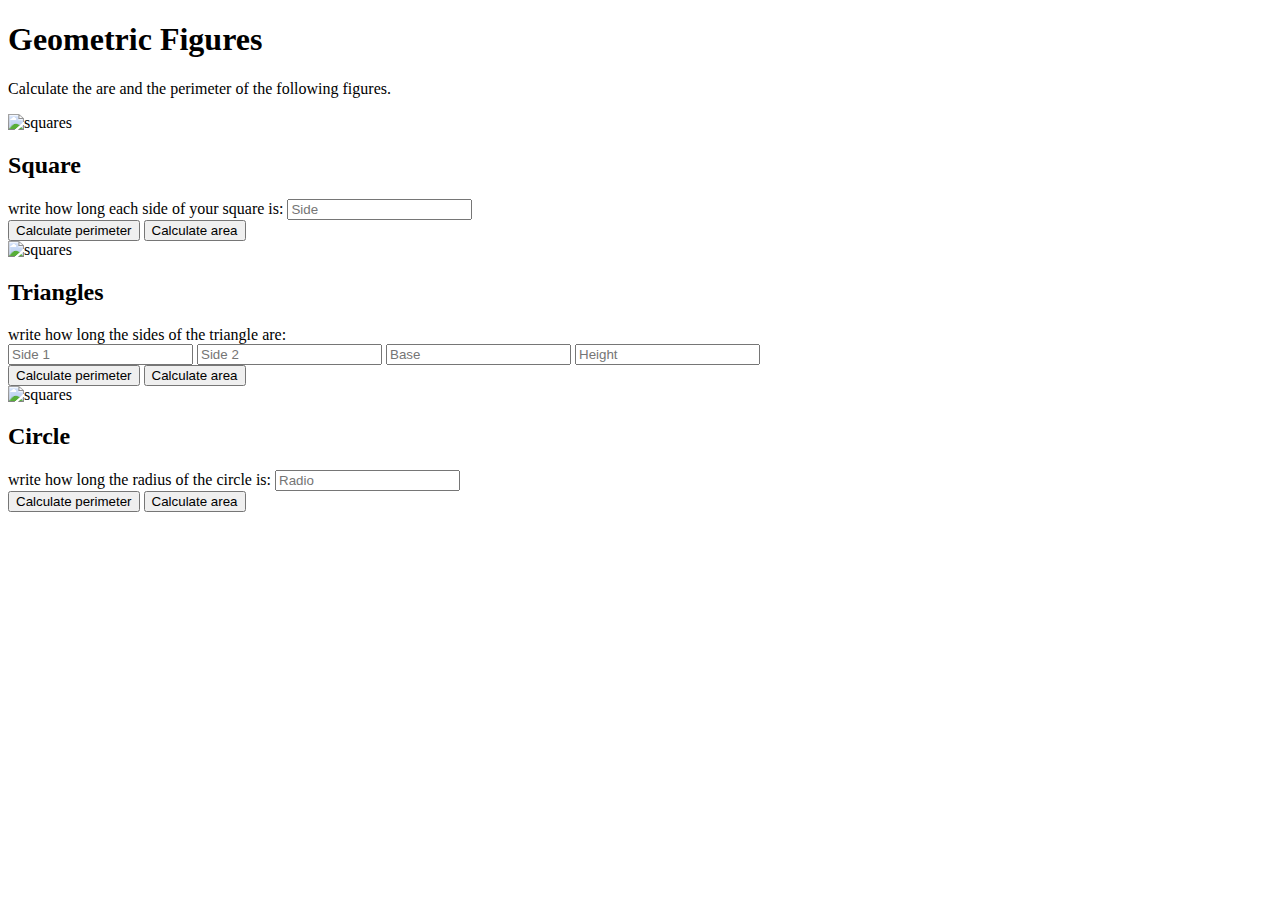
==== Workshop 3 - mean, median and mode/index.html @ c570e11e "add Workshop 3" ====
<!DOCTYPE html>
<html lang="en">

<head>
  <meta charset="UTF-8">
  <meta http-equiv="X-UA-Compatible" content="IE=edge">
  <meta name="viewport" content="width=device-width, initial-scale=1.0">
  <title>Geometric Figures</title>
  <link rel="stylesheet" href="style.css">
</head>

<body>

  <header>
    <h1>
      Geometric Figures
    </h1>
    <p>Calculate the are and the perimeter of the following figures.</p>
  </header>

  <section class="container">
    <section>

      <div class="icon-container">
        <img class="icon" src="./icons/four-squares-100.png" alt="squares">
      </div>

      <h2>Square</h2>

      <form action="">

        <label for="InputSquare">
          write how long each side of your square is:
        </label>
        <input type="number" id="InputSquare" placeholder="Side">

        <div class="button-container">
          <button type="button" onclick="calculatePerimeterSquare();">
            Calculate perimeter
          </button>
          <button type="button" onclick="calculateAreaSquare();">
            Calculate area
          </button>
        </div>

      </form>
    </section>

    <section>

      <div class="icon-container">
        <img class="icon" src="./icons/three-triangles-90.png" alt="squares">
      </div>

      <h2>Triangles</h2>

      <form action="">

        <label for="InputTriangle">
          write how long the sides of the triangle are:
        </label>

        <div class="input-container" id="InputTriangle" >
          <input type="number" id="InputTriangleSide1" placeholder="Side 1">
          <input type="number" id="InputTriangleSide2" placeholder="Side 2">
          <input type="number" id="InputTriangleBase" placeholder="Base">
          <input type="number" id="InputTriangleHeight" placeholder="Height">
        </div>

        <div class="button-container">
          <button type="button" onclick="calculatePerimeterTriangle();">
            Calculate perimeter
          </button>
          <button type="button" onclick="calculateAreaTriangle();">
            Calculate area
          </button>
        </div>

      </form>
    </section>

    <section>

      <div class="icon-container">
        <img class="icon" src="./icons/unity-symbol-90.png" alt="squares">
      </div>

      <h2>Circle</h2>

      <form action="">

        <label for="InputCircle">
          write how long the radius of the circle is:
        </label>
        <input type="number" id="InputCircle" placeholder="Radio" >

        <div class="button-container">
          <button type="button" onclick="calculatePerimeterCircle();">
            Calculate perimeter
          </button>
          <button type="button" onclick="calculateAreaCircle();">
            Calculate area
          </button>
        </div>

      </form>
    </section>

  </section>


  <script src="./figures.js"></script>
</body>

</html>
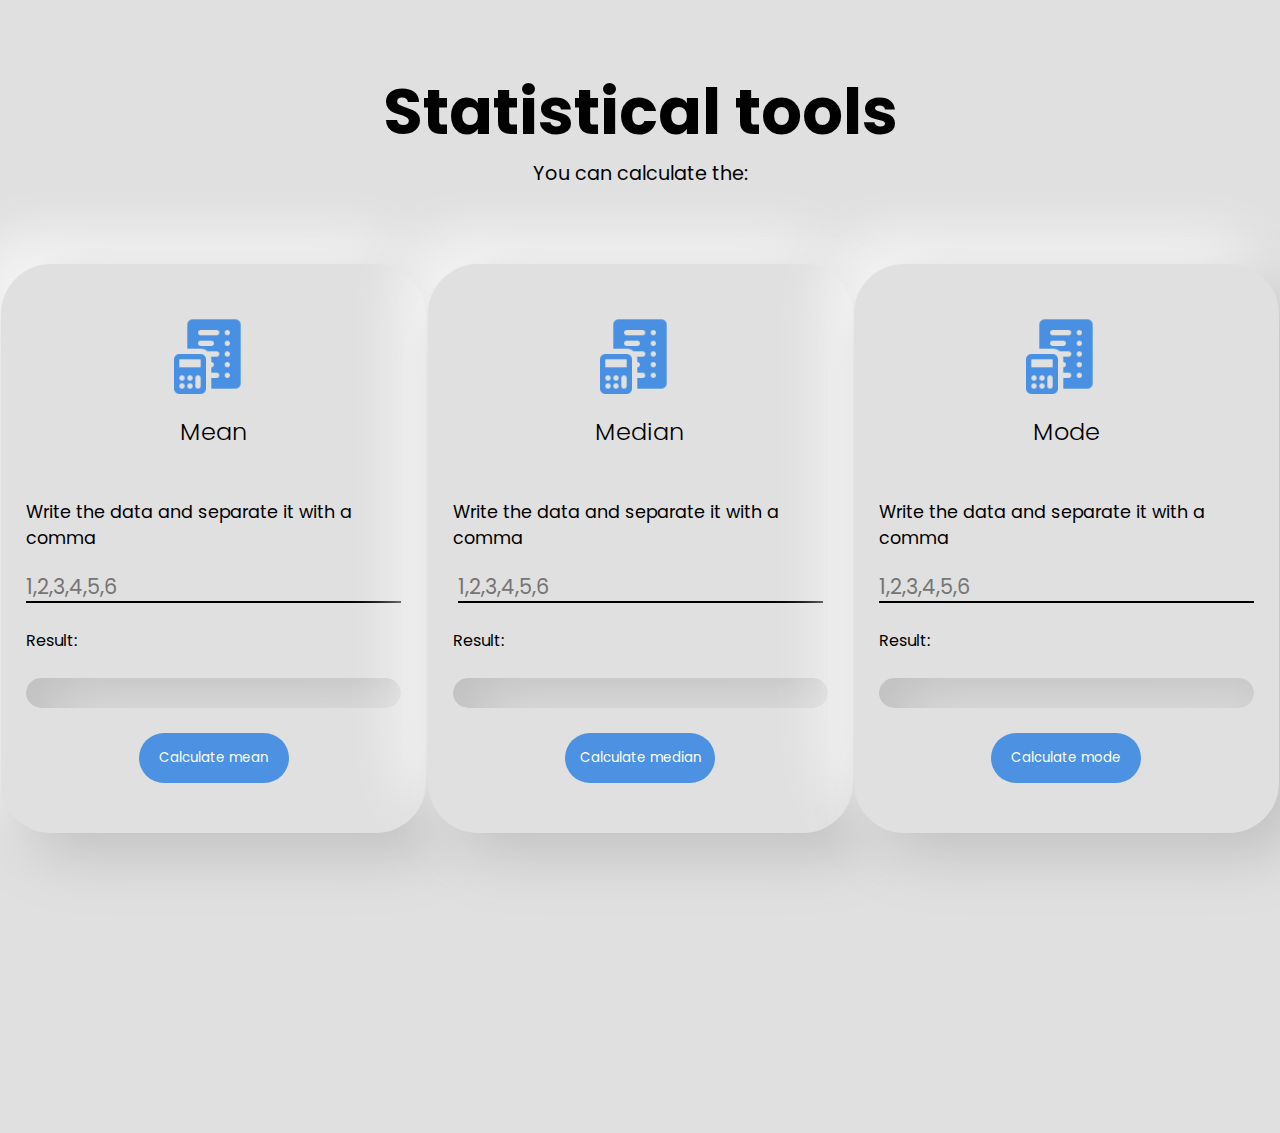
==== commit 2d36805a: "Add styles to Workshop 3" ====
--- a/Workshop 3 - mean, median and mode/index.html
+++ b/Workshop 3 - mean, median and mode/index.html
@@ -5,41 +5,41 @@
   <meta charset="UTF-8">
   <meta http-equiv="X-UA-Compatible" content="IE=edge">
   <meta name="viewport" content="width=device-width, initial-scale=1.0">
-  <title>Geometric Figures</title>
-  <link rel="stylesheet" href="style.css">
+  <title>Statistical Tools</title>
+  <link rel="stylesheet" href="../Workshop 1 - Geometric Figures/style.css">
 </head>
 
 <body>
 
   <header>
     <h1>
-      Geometric Figures
+      Statistical tools
     </h1>
-    <p>Calculate the are and the perimeter of the following figures.</p>
+    <p>You can calculate the:</p>
   </header>
 
   <section class="container">
     <section>
 
       <div class="icon-container">
-        <img class="icon" src="./icons/four-squares-100.png" alt="squares">
+        <img class="icon" src="./icons/estimates-90.png" alt="estimates">
       </div>
 
-      <h2>Square</h2>
+      <h2>Mean</h2>
 
       <form action="">
 
-        <label for="InputSquare">
-          write how long each side of your square is:
+        <label for="InputMean">
+          Write the data and separate it with a comma
         </label>
-        <input type="number" id="InputSquare" placeholder="Side">
+        <input type="text" id="InputMean" placeholder="1,2,3,4,5,6">
+
+        <p>Result:</p>
+        <p class="Result-dato-p" id="ResultPriceMean"></p>
 
         <div class="button-container">
-          <button type="button" onclick="calculatePerimeterSquare();">
-            Calculate perimeter
-          </button>
-          <button type="button" onclick="calculateAreaSquare();">
-            Calculate area
+          <button type="button" onclick="CalculateValueMean();">
+            Calculate mean
           </button>
         </div>
 
@@ -49,30 +49,27 @@
     <section>
 
       <div class="icon-container">
-        <img class="icon" src="./icons/three-triangles-90.png" alt="squares">
+        <img class="icon" src="./icons/estimates-90.png" alt="estimates">
       </div>
 
-      <h2>Triangles</h2>
+      <h2>Median</h2>
 
       <form action="">
 
-        <label for="InputTriangle">
-          write how long the sides of the triangle are:
+        <label for="InputMediana">
+          Write the data and separate it with a comma
         </label>
 
-        <div class="input-container" id="InputTriangle" >
-          <input type="number" id="InputTriangleSide1" placeholder="Side 1">
-          <input type="number" id="InputTriangleSide2" placeholder="Side 2">
-          <input type="number" id="InputTriangleBase" placeholder="Base">
-          <input type="number" id="InputTriangleHeight" placeholder="Height">
+        <div class="input-container" id="InputTriangle">
+          <input type="text" id="InputMediana" placeholder="1,2,3,4,5,6">
         </div>
 
+        <p>Result:</p>
+        <p class="Result-dato-p" id="ResultMediana"></p>
+
         <div class="button-container">
-          <button type="button" onclick="calculatePerimeterTriangle();">
-            Calculate perimeter
-          </button>
-          <button type="button" onclick="calculateAreaTriangle();">
-            Calculate area
+          <button type="button" onclick="CalculateValueMediana();">
+            Calculate median
           </button>
         </div>
 
@@ -82,25 +79,26 @@
     <section>
 
       <div class="icon-container">
-        <img class="icon" src="./icons/unity-symbol-90.png" alt="squares">
+        <img class="icon" src="./icons/estimates-90.png" alt="estimates">
       </div>
 
-      <h2>Circle</h2>
+      <h2>Mode</h2>
 
       <form action="">
 
-        <label for="InputCircle">
-          write how long the radius of the circle is:
+        <label for="InputModa">
+          Write the data and separate it with a comma
         </label>
-        <input type="number" id="InputCircle" placeholder="Radio" >
+        <input type="text" id="InputModa" placeholder="1,2,3,4,5,6">
+
+        <p>Result:</p>
+        <p class="Result-dato-p" id="ResultModa"></p>
 
         <div class="button-container">
-          <button type="button" onclick="calculatePerimeterCircle();">
-            Calculate perimeter
+          <button type="button" onclick="CalculateValueModa();">
+            Calculate mode
           </button>
-          <button type="button" onclick="calculateAreaCircle();">
-            Calculate area
-          </button>
+
         </div>
 
       </form>
@@ -109,7 +107,9 @@
   </section>
 
 
-  <script src="./figures.js"></script>
+  <script src="./mean.js"></script>
+  <script src="./mediana.js"></script>
+  <script src="./moda.js"></script>
 </body>
 
 </html>--- a/Workshop 1 - Geometric Figures/style.css
+++ b/Workshop 1 - Geometric Figures/style.css
@@ -0,0 +1,136 @@
+@import url("https://fonts.googleapis.com/css2?family=Poppins:wght@100;200;300&display=swap");
+
+* {
+  padding: 0;
+  margin: 0;
+  font-family: "Poppins", sans-serif;
+  color: black;
+  background-color: #e0e0e0;
+}
+
+header {
+  height: 200px;
+  text-align: center;
+}
+header p {
+  font-size: 1.2rem;
+}
+
+h1 {
+  margin-top: 5%;
+  font-size: 4rem;
+}
+h2 {
+  font-size: 1.5rem;
+  font-weight: 300;
+  text-align: center;
+}
+
+.container {
+  display: flex;
+  justify-content: space-evenly;
+  margin-bottom: 300px;
+}
+
+.container section {
+  min-width: 300px;
+  max-width: 425px;
+  min-height: 300px;
+  border-radius: 50px;
+  background: #e0e0e0;
+  box-shadow: 20px 20px 60px #bebebe, -20px -20px 60px #ffffff;
+}
+
+section h2,
+section form {
+  margin-top: 50px;
+  margin-left: 25px;
+  margin-right: 25px;
+}
+
+section h2 {
+  margin-top: 20px;
+}
+
+label {
+  font-size: 1.1rem;
+  margin-top: 15px;
+  text-align: center;
+}
+
+input {
+  width: 100%;
+  height: 30px;
+  margin-top: 20px;
+  font-size: 1.3rem;
+
+  border: none;
+  border-bottom: 2px solid black;
+}
+
+.button-container {
+  height: auto;
+  width: 100%;
+  display: flex;
+  justify-content: space-evenly;
+  margin-top: 25px;
+  margin-bottom: 50px;
+}
+
+button {
+  width: calc((100% / 2) - 10%);
+  height: 50px;
+  border: none;
+  border-radius: 50px;
+  background-color: #4c91e2;
+  color: white;
+
+  /* background: linear-gradient(145deg, #f0f0f0, #cacaca);
+  box-shadow: 20px 20px 60px #bebebe, -20px -20px 60px #ffffff; */
+}
+
+.icon-container {
+  width: 100%;
+  height: 80px;
+  display: flex;
+  justify-content: center;
+  margin-top: 50px;
+}
+
+.icon {
+  height: 100%;
+}
+
+.input-container {
+  display: flex;
+}
+.input-container input {
+  margin-left: 5px;
+  margin-right: 5px;
+}
+
+@media (max-width: 1050px) {
+  .container {
+    flex-direction: column;
+    margin: auto;
+  }
+  .container section {
+    margin: auto;
+    margin-top: 50px;
+    margin-bottom: 50px;
+  }
+}
+
+.Result-dato-p {
+  margin-top: 25px;
+  margin-bottom: 25px;
+  text-align: center;
+  border-radius: 50px;
+  background: #e0e0e0;
+  box-shadow: inset 20px 20px 60px #bebebe, inset -20px -20px 60px #ffffff;
+  padding: 15px 0 15px 0;
+}
+
+input{
+  margin-bottom: 25px;
+}